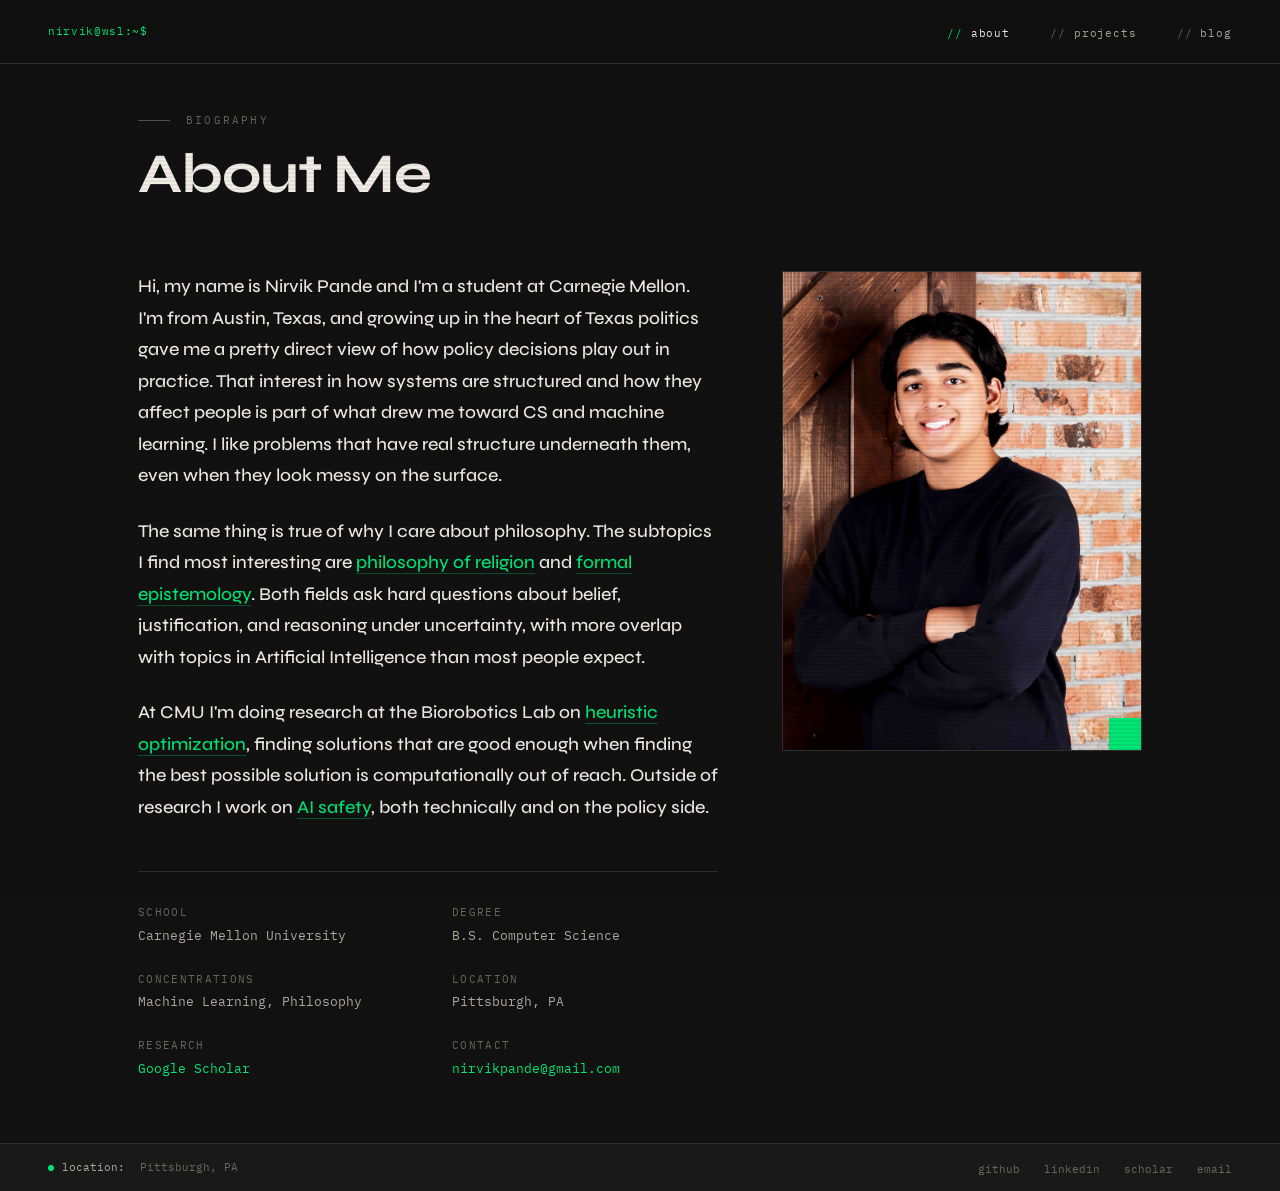
==== about.html @ 1d3c3a72 "adding messaging" ====
<!DOCTYPE html>
<html lang="en">
<head>
  <meta charset="UTF-8" />
  <meta name="viewport" content="width=device-width, initial-scale=1.0" />
  <title>About Me — Nirvik Pande</title>
  <meta name="description" content="About Nirvik Pande — CS student at Carnegie Mellon School of Computer Science." />
  <meta property="og:title" content="About Me — Nirvik Pande" />
  <meta property="og:type" content="website" />
  <link rel="preconnect" href="https://fonts.googleapis.com" />
  <link rel="preconnect" href="https://fonts.gstatic.com" crossorigin />
  <link href="https://fonts.googleapis.com/css2?family=IBM+Plex+Mono:wght@400;500&family=Syne:wght@500;700&display=swap" rel="stylesheet" />
  <style>
    *, *::before, *::after { box-sizing: border-box; margin: 0; padding: 0; }

    :root {
      --bg:       #111111; --bg-2: #191919; --bg-3: #222222;
      --border:   #2e2e2e; --border-hi: #555550;
      --text:     #f0ede6; --text-2: #aaa89f; --text-3: #666660;
      --accent:   #00e676;
      --mono: 'IBM Plex Mono', monospace;
      --sans: 'Syne', sans-serif;
      --sp-1:8px; --sp-2:16px; --sp-3:24px; --sp-4:32px;
      --sp-5:40px; --sp-6:48px; --sp-8:64px; --sp-10:80px;
      --text-xs:11px; --text-sm:13px; --text-base:16px;
    }

    html { scroll-behavior: smooth; }
    body {
      background: var(--bg); color: var(--text);
      font-family: var(--sans); font-size: var(--text-base);
      line-height: 1.6; min-height: 100vh; overflow-x: hidden;
      display: flex; flex-direction: column;
    }

    body::before {
      content: ''; position: fixed; inset: 0;
      background: repeating-linear-gradient(0deg, transparent, transparent 2px, rgba(0,0,0,0.06) 2px, rgba(0,0,0,0.06) 4px);
      pointer-events: none; z-index: 9999;
    }

    nav {
      position: fixed; top: 0; left: 0; right: 0; z-index: 100;
      display: flex; align-items: center; justify-content: space-between;
      padding: 0 var(--sp-6); background: rgba(17,17,17,0.9);
      backdrop-filter: blur(16px); border-bottom: 1px solid var(--border);
      height: var(--sp-8);
    }
    .nav-logo { font-family: var(--mono); font-size: var(--text-xs); color: var(--accent); letter-spacing: 0.06em; text-decoration: none; }
    .nav-links { display: flex; gap: var(--sp-5); list-style: none; }
    .nav-links a { font-family: var(--mono); font-size: var(--text-xs); color: var(--text-2); text-decoration: none; letter-spacing: 0.08em; transition: color 0.18s ease; }
    .nav-links a::before { content: '// '; color: var(--text-3); transition: color 0.18s ease; }
    .nav-links a:hover, .nav-links a.active { color: var(--text); }
    .nav-links a:hover::before, .nav-links a.active::before { color: var(--accent); }

    main {
      flex: 1;
      padding: calc(var(--sp-8) + var(--sp-6)) var(--sp-6) var(--sp-8);
      max-width: 1100px; width: 100%; margin: 0 auto;
    }

    .page-header { margin-bottom: var(--sp-8); }

    .page-label {
      font-family: var(--mono); font-size: var(--text-xs);
      color: var(--text-3); letter-spacing: 0.2em; text-transform: uppercase;
      display: flex; align-items: center; gap: var(--sp-2);
      margin-bottom: var(--sp-2);
      opacity: 0; transform: translateY(12px);
      transition: opacity 0.4s ease, transform 0.4s ease;
    }
    .page-label::before { content: ''; display: block; width: var(--sp-4); height: 1px; background: var(--border-hi); }
    .page-label.visible { opacity: 1; transform: translateY(0); }

    .page-title {
      font-family: var(--sans); font-size: clamp(36px, 5vw, 56px);
      font-weight: 700; line-height: 1.0; letter-spacing: -0.02em; color: var(--text);
      min-height: 1.1em;
    }

    .type-cursor {
      display: inline-block; width: 3px; height: 0.85em;
      background: var(--accent); vertical-align: middle;
      margin-left: 2px; animation: blink 1s step-end infinite;
    }

    .about-grid { display: grid; grid-template-columns: 1fr 360px; gap: var(--sp-8); align-items: start; }

    .bio-section {
      opacity: 0; transform: translateY(20px);
      transition: opacity 0.45s ease, transform 0.45s ease;
    }
    .bio-section.visible { opacity: 1; transform: translateY(0); }

    .bio-text { font-family: var(--sans); font-size: 18px; font-weight: 500; color: var(--text); line-height: 1.75; margin-bottom: var(--sp-6); }
    .bio-text p + p { margin-top: var(--sp-3); }
    .bio-text a { color: var(--accent); text-decoration: none; border-bottom: 1px solid rgba(0,230,118,0.3); transition: border-color 0.18s ease; }
    .bio-text a:hover { border-bottom-color: var(--accent); }

    .facts {
      border-top: 1px solid var(--border); padding-top: var(--sp-4);
      display: grid; grid-template-columns: 1fr 1fr; gap: var(--sp-3) var(--sp-6);
      opacity: 0; transform: translateY(20px);
      transition: opacity 0.45s ease, transform 0.45s ease;
    }
    .facts.visible { opacity: 1; transform: translateY(0); }

    .fact-item { display: flex; flex-direction: column; gap: 4px; }
    .fact-label { font-family: var(--mono); font-size: var(--text-xs); color: var(--text-3); letter-spacing: 0.12em; text-transform: uppercase; }
    .fact-value { font-family: var(--mono); font-size: var(--text-sm); color: var(--text-2); }
    .fact-value a { color: var(--accent); text-decoration: none; }
    .fact-value a:hover { text-decoration: underline; }

    .photo-section {
      opacity: 0; transform: translateY(20px);
      transition: opacity 0.45s ease, transform 0.45s ease;
    }
    .photo-section.visible { opacity: 1; transform: translateY(0); }

    .photo-wrap { position: relative; width: 100%; aspect-ratio: 3/4; overflow: hidden; border: 1px solid var(--border); }
    .photo-wrap img { width: 100%; height: 100%; object-fit: cover; object-position: center top; display: block; filter: grayscale(20%) contrast(1.05); }
    .photo-wrap::after { content: ''; position: absolute; bottom: 0; right: 0; width: var(--sp-4); height: var(--sp-4); background: var(--accent); }

    .bottom-bar {
      border-top: 1px solid var(--border); background: var(--bg-2);
      display: flex; align-items: center; justify-content: space-between;
      padding: 0 var(--sp-6); height: var(--sp-6); flex-shrink: 0;
    }
    .bottom-left { display: flex; align-items: center; gap: var(--sp-4); }
    .status-item { display: flex; align-items: center; gap: var(--sp-1); font-family: var(--mono); font-size: var(--text-xs); color: var(--text-3); white-space: nowrap; }
    .status-dot { width: 6px; height: 6px; border-radius: 50%; background: var(--accent); flex-shrink: 0; }
    .status-item .label { color: var(--text-2); }
    .bottom-right { display: flex; gap: var(--sp-3); list-style: none; }
    .bottom-right a { font-family: var(--mono); font-size: var(--text-xs); color: var(--text-3); text-decoration: none; transition: color 0.18s ease; }
    .bottom-right a:hover { color: var(--accent); }

    @keyframes blink { 50% { opacity: 0; } }

    @media (max-width: 800px) {
      nav { padding: 0 var(--sp-2); } .nav-links { gap: var(--sp-3); }
      main { padding: calc(var(--sp-8) + var(--sp-4)) var(--sp-3) var(--sp-6); }
      .about-grid { grid-template-columns: 1fr; }
      .photo-section { order: -1; } .photo-wrap { aspect-ratio: 4/3; }
      .facts { grid-template-columns: 1fr; }
      .bottom-bar { height: auto; flex-direction: column; align-items: flex-start; gap: var(--sp-2); padding: var(--sp-2) var(--sp-3); }
    }
  </style>
</head>
<body>

  <nav>
    <a href="index.html" class="nav-logo">nirvik@wsl:~$</a>
    <ul class="nav-links">
      <li><a href="about.html" class="active">about</a></li>
      <li><a href="projects.html">projects</a></li>
      <li><a href="blog.html">blog</a></li>
    </ul>
  </nav>

  <main>
    <div class="page-header">
      <p class="page-label" id="page-label">biography</p>
      <h1 class="page-title" id="page-title"><span class="type-cursor"></span></h1>
    </div>

    <div class="about-grid">
      <div class="bio-section" id="bio-section">
        <div class="bio-text">
          <p>Hi, my name is Nirvik Pande and I'm a student at Carnegie Mellon. I'm from Austin, Texas, and growing up in the heart of Texas politics gave me a pretty direct view of how policy decisions play out in practice. That interest in how systems are structured and how they affect people is part of what drew me toward CS and machine learning. I like problems that have real structure underneath them, even when they look messy on the surface.</p>
          <p>The same thing is true of why I care about philosophy. The subtopics I find most interesting are <a href="https://en.wikipedia.org/wiki/Philosophy_of_religion" target="_blank" rel="noopener">philosophy of religion</a> and <a href="https://en.wikipedia.org/wiki/Formal_epistemology" target="_blank" rel="noopener">formal epistemology</a>. Both fields ask hard questions about belief, justification, and reasoning under uncertainty, with more overlap with topics in Artificial Intelligence than most people expect.</p>
          <p>At CMU I'm doing research at the Biorobotics Lab on <a href="https://en.wikipedia.org/wiki/Heuristic_(computer_science)" target="_blank" rel="noopener">heuristic optimization</a>, finding solutions that are good enough when finding the best possible solution is computationally out of reach. Outside of research I work on <a href="https://en.wikipedia.org/wiki/AI_safety" target="_blank" rel="noopener">AI safety</a>, both technically and on the policy side.</p>
        </div>
        <div class="facts" id="facts">
          <div class="fact-item">
            <span class="fact-label">school</span>
            <span class="fact-value">Carnegie Mellon University</span>
          </div>
          <div class="fact-item">
            <span class="fact-label">degree</span>
            <span class="fact-value">B.S. Computer Science</span>
          </div>
          <div class="fact-item">
            <span class="fact-label">concentrations</span>
            <span class="fact-value">Machine Learning, Philosophy</span>
          </div>
          <div class="fact-item">
            <span class="fact-label">location</span>
            <span class="fact-value">Pittsburgh, PA</span>
          </div>
          <div class="fact-item">
            <span class="fact-label">research</span>
            <span class="fact-value"><a href="https://scholar.google.com/citations?user=csnn2EYAAAAJ&hl=en&oi=ao" target="_blank" rel="noopener">Google Scholar</a></span>
          </div>
          <div class="fact-item">
            <span class="fact-label">contact</span>
            <span class="fact-value"><a href="mailto:nirvikpande@gmail.com">nirvikpande@gmail.com</a></span>
          </div>
        </div>
      </div>

      <div class="photo-section" id="photo-section">
        <div class="photo-wrap">
          <img src="assets/photo.jpg" alt="Nirvik Pande" />
        </div>
      </div>
    </div>
  </main>

  <div class="bottom-bar">
    <div class="bottom-left">
      <div class="status-item">
        <div class="status-dot"></div>
        <span class="label">location:</span>&nbsp;Pittsburgh, PA
      </div>
    </div>
    <ul class="bottom-right">
      <li><a href="https://github.com/nirvik-pande" target="_blank" rel="noopener">github</a></li>
      <li><a href="https://www.linkedin.com/in/nirvikpande/" target="_blank" rel="noopener">linkedin</a></li>
      <li><a href="https://scholar.google.com/citations?user=csnn2EYAAAAJ&hl=en&oi=ao" target="_blank" rel="noopener">scholar</a></li>
      <li><a href="mailto:nirvikpande@gmail.com">email</a></li>
    </ul>
  </div>

  <script>
    const wait = ms => new Promise(r => setTimeout(r, ms));

    async function typeInto(el, text, speed = 55) {
      const cursor = el.querySelector('.type-cursor');
      for (let i = 0; i <= text.length; i++) {
        el.textContent = text.slice(0, i);
        el.appendChild(cursor);
        await wait(speed + Math.random() * 25);
      }
      cursor.remove();
    }

    async function runSequence() {
      await wait(120);
      document.getElementById('page-label').classList.add('visible');
      await wait(300);
      await typeInto(document.getElementById('page-title'), 'About Me');
      await wait(200);
      document.getElementById('bio-section').classList.add('visible');
      document.getElementById('photo-section').classList.add('visible');
      await wait(250);
      document.getElementById('facts').classList.add('visible');
    }

    runSequence();
  </script>
</body>
</html>
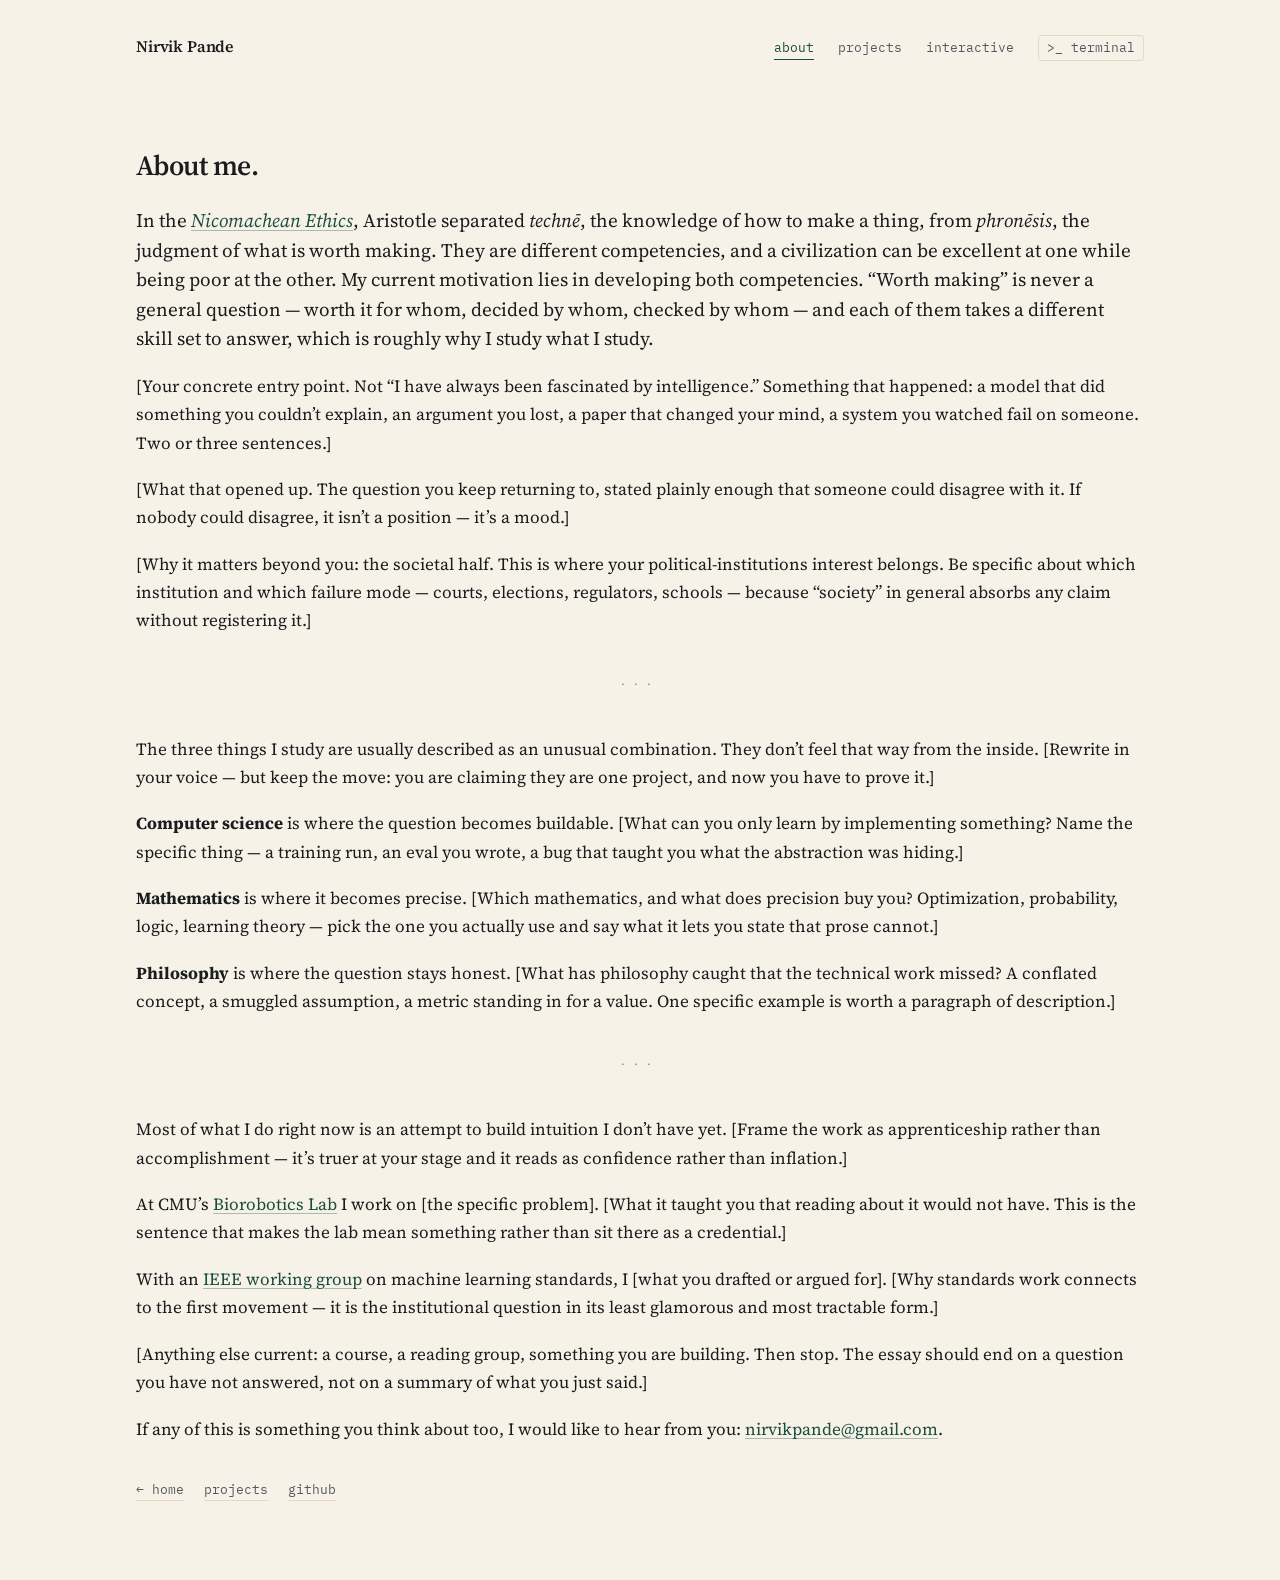
==== commit 84e9b813: "new style changes --> included terminal" ====
--- a/about.html
+++ b/about.html
@@ -1,252 +1,132 @@
 <!DOCTYPE html>
 <html lang="en">
 <head>
-  <meta charset="UTF-8" />
-  <meta name="viewport" content="width=device-width, initial-scale=1.0" />
-  <title>About Me — Nirvik Pande</title>
-  <meta name="description" content="About Nirvik Pande — CS student at Carnegie Mellon School of Computer Science." />
-  <meta property="og:title" content="About Me — Nirvik Pande" />
-  <meta property="og:type" content="website" />
-  <link rel="preconnect" href="https://fonts.googleapis.com" />
-  <link rel="preconnect" href="https://fonts.gstatic.com" crossorigin />
-  <link href="https://fonts.googleapis.com/css2?family=IBM+Plex+Mono:wght@400;500&family=Syne:wght@500;700&display=swap" rel="stylesheet" />
-  <style>
-    *, *::before, *::after { box-sizing: border-box; margin: 0; padding: 0; }
+<meta charset="utf-8">
+<meta name="viewport" content="width=device-width, initial-scale=1">
+<title>About — Nirvik Pande</title>
+<meta name="description" content="Why I work on AI safety, and what computer science, mathematics, and philosophy each contribute to the question.">
+<meta name="theme-color" content="#F7F2E8">
 
-    :root {
-      --bg:       #111111; --bg-2: #191919; --bg-3: #222222;
-      --border:   #2e2e2e; --border-hi: #555550;
-      --text:     #f0ede6; --text-2: #aaa89f; --text-3: #666660;
-      --accent:   #00e676;
-      --mono: 'IBM Plex Mono', monospace;
-      --sans: 'Syne', sans-serif;
-      --sp-1:8px; --sp-2:16px; --sp-3:24px; --sp-4:32px;
-      --sp-5:40px; --sp-6:48px; --sp-8:64px; --sp-10:80px;
-      --text-xs:11px; --text-sm:13px; --text-base:16px;
-    }
-
-    html { scroll-behavior: smooth; }
-    body {
-      background: var(--bg); color: var(--text);
-      font-family: var(--sans); font-size: var(--text-base);
-      line-height: 1.6; min-height: 100vh; overflow-x: hidden;
-      display: flex; flex-direction: column;
-    }
-
-    body::before {
-      content: ''; position: fixed; inset: 0;
-      background: repeating-linear-gradient(0deg, transparent, transparent 2px, rgba(0,0,0,0.06) 2px, rgba(0,0,0,0.06) 4px);
-      pointer-events: none; z-index: 9999;
-    }
-
-    nav {
-      position: fixed; top: 0; left: 0; right: 0; z-index: 100;
-      display: flex; align-items: center; justify-content: space-between;
-      padding: 0 var(--sp-6); background: rgba(17,17,17,0.9);
-      backdrop-filter: blur(16px); border-bottom: 1px solid var(--border);
-      height: var(--sp-8);
-    }
-    .nav-logo { font-family: var(--mono); font-size: var(--text-xs); color: var(--accent); letter-spacing: 0.06em; text-decoration: none; }
-    .nav-links { display: flex; gap: var(--sp-5); list-style: none; }
-    .nav-links a { font-family: var(--mono); font-size: var(--text-xs); color: var(--text-2); text-decoration: none; letter-spacing: 0.08em; transition: color 0.18s ease; }
-    .nav-links a::before { content: '// '; color: var(--text-3); transition: color 0.18s ease; }
-    .nav-links a:hover, .nav-links a.active { color: var(--text); }
-    .nav-links a:hover::before, .nav-links a.active::before { color: var(--accent); }
-
-    main {
-      flex: 1;
-      padding: calc(var(--sp-8) + var(--sp-6)) var(--sp-6) var(--sp-8);
-      max-width: 1100px; width: 100%; margin: 0 auto;
-    }
-
-    .page-header { margin-bottom: var(--sp-8); }
-
-    .page-label {
-      font-family: var(--mono); font-size: var(--text-xs);
-      color: var(--text-3); letter-spacing: 0.2em; text-transform: uppercase;
-      display: flex; align-items: center; gap: var(--sp-2);
-      margin-bottom: var(--sp-2);
-      opacity: 0; transform: translateY(12px);
-      transition: opacity 0.4s ease, transform 0.4s ease;
-    }
-    .page-label::before { content: ''; display: block; width: var(--sp-4); height: 1px; background: var(--border-hi); }
-    .page-label.visible { opacity: 1; transform: translateY(0); }
-
-    .page-title {
-      font-family: var(--sans); font-size: clamp(36px, 5vw, 56px);
-      font-weight: 700; line-height: 1.0; letter-spacing: -0.02em; color: var(--text);
-      min-height: 1.1em;
-    }
-
-    .type-cursor {
-      display: inline-block; width: 3px; height: 0.85em;
-      background: var(--accent); vertical-align: middle;
-      margin-left: 2px; animation: blink 1s step-end infinite;
-    }
-
-    .about-grid { display: grid; grid-template-columns: 1fr 360px; gap: var(--sp-8); align-items: start; }
-
-    .bio-section {
-      opacity: 0; transform: translateY(20px);
-      transition: opacity 0.45s ease, transform 0.45s ease;
-    }
-    .bio-section.visible { opacity: 1; transform: translateY(0); }
-
-    .bio-text { font-family: var(--sans); font-size: 18px; font-weight: 500; color: var(--text); line-height: 1.75; margin-bottom: var(--sp-6); }
-    .bio-text p + p { margin-top: var(--sp-3); }
-    .bio-text a { color: var(--accent); text-decoration: none; border-bottom: 1px solid rgba(0,230,118,0.3); transition: border-color 0.18s ease; }
-    .bio-text a:hover { border-bottom-color: var(--accent); }
-
-    .facts {
-      border-top: 1px solid var(--border); padding-top: var(--sp-4);
-      display: grid; grid-template-columns: 1fr 1fr; gap: var(--sp-3) var(--sp-6);
-      opacity: 0; transform: translateY(20px);
-      transition: opacity 0.45s ease, transform 0.45s ease;
-    }
-    .facts.visible { opacity: 1; transform: translateY(0); }
-
-    .fact-item { display: flex; flex-direction: column; gap: 4px; }
-    .fact-label { font-family: var(--mono); font-size: var(--text-xs); color: var(--text-3); letter-spacing: 0.12em; text-transform: uppercase; }
-    .fact-value { font-family: var(--mono); font-size: var(--text-sm); color: var(--text-2); }
-    .fact-value a { color: var(--accent); text-decoration: none; }
-    .fact-value a:hover { text-decoration: underline; }
-
-    .photo-section {
-      opacity: 0; transform: translateY(20px);
-      transition: opacity 0.45s ease, transform 0.45s ease;
-    }
-    .photo-section.visible { opacity: 1; transform: translateY(0); }
-
-    .photo-wrap { position: relative; width: 100%; aspect-ratio: 3/4; overflow: hidden; border: 1px solid var(--border); }
-    .photo-wrap img { width: 100%; height: 100%; object-fit: cover; object-position: center top; display: block; filter: grayscale(20%) contrast(1.05); }
-    .photo-wrap::after { content: ''; position: absolute; bottom: 0; right: 0; width: var(--sp-4); height: var(--sp-4); background: var(--accent); }
-
-    .bottom-bar {
-      border-top: 1px solid var(--border); background: var(--bg-2);
-      display: flex; align-items: center; justify-content: space-between;
-      padding: 0 var(--sp-6); height: var(--sp-6); flex-shrink: 0;
-    }
-    .bottom-left { display: flex; align-items: center; gap: var(--sp-4); }
-    .status-item { display: flex; align-items: center; gap: var(--sp-1); font-family: var(--mono); font-size: var(--text-xs); color: var(--text-3); white-space: nowrap; }
-    .status-dot { width: 6px; height: 6px; border-radius: 50%; background: var(--accent); flex-shrink: 0; }
-    .status-item .label { color: var(--text-2); }
-    .bottom-right { display: flex; gap: var(--sp-3); list-style: none; }
-    .bottom-right a { font-family: var(--mono); font-size: var(--text-xs); color: var(--text-3); text-decoration: none; transition: color 0.18s ease; }
-    .bottom-right a:hover { color: var(--accent); }
-
-    @keyframes blink { 50% { opacity: 0; } }
-
-    @media (max-width: 800px) {
-      nav { padding: 0 var(--sp-2); } .nav-links { gap: var(--sp-3); }
-      main { padding: calc(var(--sp-8) + var(--sp-4)) var(--sp-3) var(--sp-6); }
-      .about-grid { grid-template-columns: 1fr; }
-      .photo-section { order: -1; } .photo-wrap { aspect-ratio: 4/3; }
-      .facts { grid-template-columns: 1fr; }
-      .bottom-bar { height: auto; flex-direction: column; align-items: flex-start; gap: var(--sp-2); padding: var(--sp-2) var(--sp-3); }
-    }
-  </style>
+<link rel="preconnect" href="https://fonts.googleapis.com">
+<link rel="preconnect" href="https://fonts.gstatic.com" crossorigin>
+<link href="https://fonts.googleapis.com/css2?family=IBM+Plex+Mono:wght@400;500&family=Source+Serif+4:opsz,wght@8..60,400;8..60,600&display=swap" rel="stylesheet">
+<link rel="stylesheet" href="style.css?v=8">
 </head>
 <body>
 
-  <nav>
-    <a href="index.html" class="nav-logo">nirvik@wsl:~$</a>
-    <ul class="nav-links">
-      <li><a href="about.html" class="active">about</a></li>
+<header class="site-header">
+  <p class="wordmark"><a href="index.html">Nirvik Pande</a></p>
+  <nav aria-label="Primary">
+    <ul>
+      <li><a href="about.html" aria-current="page">about</a></li>
       <li><a href="projects.html">projects</a></li>
-      <li><a href="blog.html">blog</a></li>
+      <li><a href="interactive.html">interactive</a></li>
     </ul>
   </nav>
+</header>
 
-  <main>
-    <div class="page-header">
-      <p class="page-label" id="page-label">biography</p>
-      <h1 class="page-title" id="page-title"><span class="type-cursor"></span></h1>
-    </div>
+<main class="shell shell-wide">
 
-    <div class="about-grid">
-      <div class="bio-section" id="bio-section">
-        <div class="bio-text">
-          <p>Hi, my name is Nirvik Pande and I'm a student at Carnegie Mellon. I'm from Austin, Texas, and growing up in the heart of Texas politics gave me a pretty direct view of how policy decisions play out in practice. That interest in how systems are structured and how they affect people is part of what drew me toward CS and machine learning. I like problems that have real structure underneath them, even when they look messy on the surface.</p>
-          <p>The same thing is true of why I care about philosophy. The subtopics I find most interesting are <a href="https://en.wikipedia.org/wiki/Philosophy_of_religion" target="_blank" rel="noopener">philosophy of religion</a> and <a href="https://en.wikipedia.org/wiki/Formal_epistemology" target="_blank" rel="noopener">formal epistemology</a>. Both fields ask hard questions about belief, justification, and reasoning under uncertainty, with more overlap with topics in Artificial Intelligence than most people expect.</p>
-          <p>At CMU I'm doing research at the Biorobotics Lab on <a href="https://en.wikipedia.org/wiki/Heuristic_(computer_science)" target="_blank" rel="noopener">heuristic optimization</a>, finding solutions that are good enough when finding the best possible solution is computationally out of reach. Outside of research I work on <a href="https://en.wikipedia.org/wiki/AI_safety" target="_blank" rel="noopener">AI safety</a>, both technically and on the policy side.</p>
-        </div>
-        <div class="facts" id="facts">
-          <div class="fact-item">
-            <span class="fact-label">school</span>
-            <span class="fact-value">Carnegie Mellon University</span>
-          </div>
-          <div class="fact-item">
-            <span class="fact-label">degree</span>
-            <span class="fact-value">B.S. Computer Science</span>
-          </div>
-          <div class="fact-item">
-            <span class="fact-label">concentrations</span>
-            <span class="fact-value">Machine Learning, Philosophy</span>
-          </div>
-          <div class="fact-item">
-            <span class="fact-label">location</span>
-            <span class="fact-value">Pittsburgh, PA</span>
-          </div>
-          <div class="fact-item">
-            <span class="fact-label">research</span>
-            <span class="fact-value"><a href="https://scholar.google.com/citations?user=csnn2EYAAAAJ&hl=en&oi=ao" target="_blank" rel="noopener">Google Scholar</a></span>
-          </div>
-          <div class="fact-item">
-            <span class="fact-label">contact</span>
-            <span class="fact-value"><a href="mailto:nirvikpande@gmail.com">nirvikpande@gmail.com</a></span>
-          </div>
-        </div>
-      </div>
+  <div class="prose essay">
 
-      <div class="photo-section" id="photo-section">
-        <div class="photo-wrap">
-          <img src="assets/photo.jpg" alt="Nirvik Pande" />
-        </div>
-      </div>
-    </div>
-  </main>
+    <h1 class="sub">About me.</h1>
 
-  <div class="bottom-bar">
-    <div class="bottom-left">
-      <div class="status-item">
-        <div class="status-dot"></div>
-        <span class="label">location:</span>&nbsp;Pittsburgh, PA
-      </div>
-    </div>
-    <ul class="bottom-right">
-      <li><a href="https://github.com/nirvik-pande" target="_blank" rel="noopener">github</a></li>
-      <li><a href="https://www.linkedin.com/in/nirvikpande/" target="_blank" rel="noopener">linkedin</a></li>
-      <li><a href="https://scholar.google.com/citations?user=csnn2EYAAAAJ&hl=en&oi=ao" target="_blank" rel="noopener">scholar</a></li>
-      <li><a href="mailto:nirvikpande@gmail.com">email</a></li>
+    <p class="lede">In the <a href="https://en.wikipedia.org/wiki/Nicomachean_Ethics"><em>Nicomachean
+    Ethics</em></a>, Aristotle separated <em>techn&#275;</em>, the knowledge of
+    how to make a thing, from <em>phron&#275;sis</em>, the judgment of what is
+    worth making. They are different competencies, and a civilization can be
+    excellent at one while being poor at the other. My current motivation lies in developing both competencies.
+    &ldquo;Worth making&rdquo; is never a general question &mdash; worth it for
+    whom, decided by whom, checked by whom &mdash; and each of them takes a different 
+    skill set to answer, which is roughly why I study what I study.</p>
+
+    <p>[Your concrete entry point. Not &ldquo;I have always been fascinated
+    by intelligence.&rdquo; Something that happened: a model that did
+    something you couldn&rsquo;t explain, an argument you lost, a paper that
+    changed your mind, a system you watched fail on someone. Two or three
+    sentences.]</p>
+
+    <p>[What that opened up. The question you keep returning to, stated
+    plainly enough that someone could disagree with it. If nobody could
+    disagree, it isn&rsquo;t a position &mdash; it&rsquo;s a mood.]</p>
+
+    <p>[Why it matters beyond you: the societal half. This is where your
+    political-institutions interest belongs. Be specific about which
+    institution and which failure mode &mdash; courts, elections, regulators,
+    schools &mdash; because &ldquo;society&rdquo; in general absorbs any
+    claim without registering it.]</p>
+
+    <p class="turn" aria-hidden="true">&middot;&middot;&middot;</p>
+
+    <!-- ============================================================
+         MOVEMENT 2 — the three disciplines as one project.
+         The essay's hinge. Each field answers a different part of the
+         same question. Say what each one can do that the others cannot.
+         ============================================================ -->
+
+    <p>The three things I study are usually described as an unusual
+    combination. They don&rsquo;t feel that way from the inside. [Rewrite in
+    your voice &mdash; but keep the move: you are claiming they are one
+    project, and now you have to prove it.]</p>
+
+    <p><strong>Computer science</strong> is where the question becomes
+    buildable. [What can you only learn by implementing something? Name the
+    specific thing &mdash; a training run, an eval you wrote, a bug that
+    taught you what the abstraction was hiding.]</p>
+
+    <p><strong>Mathematics</strong> is where it becomes precise. [Which
+    mathematics, and what does precision buy you? Optimization, probability,
+    logic, learning theory &mdash; pick the one you actually use and say what
+    it lets you state that prose cannot.]</p>
+
+    <p><strong>Philosophy</strong> is where the question stays honest.
+    [What has philosophy caught that the technical work missed? A conflated
+    concept, a smuggled assumption, a metric standing in for a value. One
+    specific example is worth a paragraph of description.]</p>
+
+    <p class="turn" aria-hidden="true">&middot;&middot;&middot;</p>
+
+    <!-- ============================================================
+         MOVEMENT 3 — current work as intuition-building.
+         The grounding. Every claim here gets a link. This is the part
+         a skeptical reader checks.
+         ============================================================ -->
+
+    <p>Most of what I do right now is an attempt to build intuition I
+    don&rsquo;t have yet. [Frame the work as apprenticeship rather than
+    accomplishment &mdash; it&rsquo;s truer at your stage and it reads as
+    confidence rather than inflation.]</p>
+
+    <p>At CMU&rsquo;s <a href="https://biorobotics.ri.cmu.edu/">Biorobotics
+    Lab</a> I work on [the specific problem]. [What it taught you that reading
+    about it would not have. This is the sentence that makes the lab mean
+    something rather than sit there as a credential.]</p>
+
+    <p>With an <a href="#">IEEE working group</a> on machine learning
+    standards, I [what you drafted or argued for]. [Why standards work
+    connects to the first movement &mdash; it is the institutional question
+    in its least glamorous and most tractable form.]</p>
+
+    <p>[Anything else current: a course, a reading group, something you are
+    building. Then stop. The essay should end on a question you have not
+    answered, not on a summary of what you just said.]</p>
+
+    <p class="spaced">If any of this is something you think about too, I
+    would like to hear from you:
+    <a href="mailto:nirvikpande@gmail.com">nirvikpande@gmail.com</a>.</p>
+
+    <ul class="links">
+      <li><a href="index.html">&larr; home</a></li>
+      <li><a href="projects.html">projects</a></li>
+      <li><a href="https://github.com/nirvik-pande">github</a></li>
     </ul>
+
   </div>
 
-  <script>
-    const wait = ms => new Promise(r => setTimeout(r, ms));
+  <div id="terminal-mount"></div>
 
-    async function typeInto(el, text, speed = 55) {
-      const cursor = el.querySelector('.type-cursor');
-      for (let i = 0; i <= text.length; i++) {
-        el.textContent = text.slice(0, i);
-        el.appendChild(cursor);
-        await wait(speed + Math.random() * 25);
-      }
-      cursor.remove();
-    }
+</main>
 
-    async function runSequence() {
-      await wait(120);
-      document.getElementById('page-label').classList.add('visible');
-      await wait(300);
-      await typeInto(document.getElementById('page-title'), 'About Me');
-      await wait(200);
-      document.getElementById('bio-section').classList.add('visible');
-      document.getElementById('photo-section').classList.add('visible');
-      await wait(250);
-      document.getElementById('facts').classList.add('visible');
-    }
-
-    runSequence();
-  </script>
+<script src="terminal.js?v=8"></script>
 </body>
 </html>
--- a/style.css
+++ b/style.css
@@ -0,0 +1,428 @@
+/* ============================================================
+   style.css
+   Warm off-white, serif text, one dark terminal panel.
+   ============================================================ */
+
+:root {
+  --paper:       #F7F2E8;
+  --paper-sunk:  #EFE7D8;
+  --ink:         #1A1C1E;
+  --ink-mid:     #55595E;
+  --ink-soft:    #8A857C;
+  --rule:        #E2D9C8;
+  --accent:      #1B4D3E;
+  --accent-wash: #E7EFE9;
+
+  --term-bg:     #1C2320;
+  --term-fg:     #E6E2D8;
+  --term-dim:    #8D9691;
+  --term-prompt: #7FB79E;
+  --term-warn:   #D2A05C;
+
+  --serif: "Source Serif 4", Charter, Georgia, "Times New Roman", serif;
+  --mono:  "IBM Plex Mono", ui-monospace, SFMono-Regular, Menlo, monospace;
+
+  --shell: 66rem;   /* full page width */
+  --prose: 33rem;        /* measure when the terminal is open */
+  --prose-wide: 44rem;   /* measure when it is closed */
+  --side:  29rem;   /* terminal column */
+}
+
+*, *::before, *::after { box-sizing: border-box; }
+
+html { -webkit-text-size-adjust: 100%; }
+
+body {
+  margin: 0;
+  background: var(--paper);
+  color: var(--ink);
+  font-family: var(--serif);
+  font-size: 1.0625rem;
+  line-height: 1.66;
+  text-rendering: optimizeLegibility;
+  -webkit-font-smoothing: antialiased;
+}
+
+::selection { background: var(--accent-wash); color: var(--accent); }
+
+:focus-visible {
+  outline: 2px solid var(--accent);
+  outline-offset: 3px;
+  border-radius: 2px;
+}
+
+/* ============================================================
+   header
+   ============================================================ */
+
+.site-header {
+  max-width: var(--shell);
+  margin: 0 auto;
+  padding: 2rem 1.5rem;
+  display: flex;
+  flex-wrap: wrap;
+  align-items: baseline;
+  justify-content: space-between;
+  gap: 0.75rem 2rem;
+}
+
+.wordmark {
+  margin: 0;
+  font-size: 1rem;
+  font-weight: 600;
+  letter-spacing: -0.01em;
+}
+
+.wordmark a { color: var(--ink); text-decoration: none; }
+.wordmark a:hover { color: var(--accent); }
+
+.site-header nav ul {
+  display: flex;
+  gap: 1.5rem;
+  list-style: none;
+  margin: 0;
+  padding: 0;
+}
+
+.site-header nav a {
+  font-family: var(--mono);
+  font-size: 0.8125rem;
+  color: var(--ink-mid);
+  text-decoration: none;
+  padding-bottom: 3px;
+  border-bottom: 1px solid transparent;
+  transition: color 0.16s ease, border-color 0.16s ease;
+}
+
+.site-header nav a:hover,
+.site-header nav a[aria-current="page"] {
+  color: var(--accent);
+  border-bottom-color: var(--accent);
+}
+
+/* toggle */
+
+.term-toggle {
+  font-family: var(--mono);
+  font-size: 0.8125rem;
+  color: var(--ink-mid);
+  background: none;
+  border: 1px solid var(--rule);
+  border-radius: 3px;
+  padding: 0.15rem 0.5rem;
+  cursor: pointer;
+  line-height: 1.5;
+  transition: color 0.16s ease, border-color 0.16s ease, background 0.16s ease;
+}
+
+.term-toggle:hover {
+  color: var(--accent);
+  border-color: var(--accent);
+}
+
+.term-toggle[aria-expanded="true"] {
+  color: var(--accent);
+  border-color: var(--accent);
+  background: var(--accent-wash);
+}
+
+/* ============================================================
+   home layout — intro left, terminal right
+   ============================================================ */
+
+.shell {
+  max-width: var(--shell);
+  margin: 0 auto;
+  padding: 3.5rem 1.5rem 5rem;
+  display: grid;
+  grid-template-columns: minmax(0, 1fr);
+  gap: 3.5rem;
+  align-items: start;
+}
+
+/* Opening the terminal carves a column out of the right side.
+   The container never changes width, so the left edge of the
+   text never moves. */
+body.term-open .shell {
+  grid-template-columns: minmax(0, 1fr) var(--side);
+}
+
+#terminal-mount { display: none; }
+body.term-open #terminal-mount { display: block; }
+
+body.term-open .term {
+  animation: term-in 0.22s ease-out both;
+}
+
+@keyframes term-in {
+  from { opacity: 0; transform: translateY(-6px); }
+  to   { opacity: 1; transform: none; }
+}
+
+/* Closed: the text runs wider. Open: it tightens to make room. */
+.shell .prose,
+.shell .intro { max-width: var(--prose-wide); }
+
+body.term-open .shell .prose,
+body.term-open .shell .intro { max-width: var(--prose); }
+
+/* about.html: no measure cap, so the text fills the container and its
+   right edge lands under the right edge of the header nav. .shell and
+   .site-header share --shell and the same 1.5rem padding — that is what
+   makes them line up, so change both or neither.
+   These rules must stay AFTER the two above: same specificity would let
+   source order decide, so .shell.shell-wide adds a class to win outright. */
+.shell.shell-wide .prose,
+body.term-open .shell.shell-wide .prose { max-width: none; }
+
+.intro h1 {
+  font-size: 2.5rem;
+  font-weight: 600;
+  line-height: 1.08;
+  letter-spacing: -0.025em;
+  margin: 0 0 0.5rem;
+}
+
+.intro .school {
+  font-family: var(--mono);
+  font-size: 0.8125rem;
+  color: var(--ink-soft);
+  letter-spacing: 0.02em;
+  margin: 0 0 1.75rem;
+}
+
+.intro .motto {
+  font-size: 1rem;
+  font-style: italic;
+  color: var(--ink-mid);
+  margin: 0 0 1.75rem;
+}
+
+.intro .motto cite {
+  font-family: var(--mono);
+  font-size: 0.75rem;
+  font-style: normal;
+  letter-spacing: 0.02em;
+  color: var(--ink-soft);
+  margin-left: 0.5rem;
+}
+
+.intro p { margin: 0 0 1.15rem; }
+
+@media (max-width: 62rem) {
+  body.term-open .shell {
+    grid-template-columns: minmax(0, 1fr);
+  }
+  .shell .prose, .shell .intro,
+  body.term-open .shell .prose,
+  body.term-open .shell .intro { max-width: none; }
+  .shell { gap: 2.5rem; padding-top: 2.5rem; }
+  .intro h1 { font-size: 2rem; }
+}
+
+/* ============================================================
+   links
+   ============================================================ */
+
+a {
+  color: var(--accent);
+  text-decoration: underline;
+  text-decoration-thickness: 1px;
+  text-underline-offset: 0.16em;
+  text-decoration-color: color-mix(in srgb, var(--accent) 34%, transparent);
+  transition: text-decoration-color 0.16s ease;
+}
+
+a:hover { text-decoration-color: var(--accent); }
+
+.links {
+  display: flex;
+  flex-wrap: wrap;
+  gap: 0.4rem 1.25rem;
+  list-style: none;
+  margin: 2.25rem 0 0;
+  padding: 0;
+  font-family: var(--mono);
+  font-size: 0.8125rem;
+}
+
+.links a {
+  color: var(--ink-mid);
+  text-decoration: none;
+  padding-bottom: 2px;
+  border-bottom: 1px solid var(--rule);
+  transition: color 0.16s ease, border-color 0.16s ease;
+}
+
+.links a:hover { color: var(--accent); border-bottom-color: var(--accent); }
+
+/* ============================================================
+   terminal
+   ============================================================ */
+
+.term {
+  background: var(--term-bg);
+  border-radius: 6px;
+  overflow: hidden;
+  font-family: var(--mono);
+  font-size: 0.8125rem;
+  line-height: 1.7;
+  box-shadow: 0 1px 2px rgba(26, 28, 30, 0.06),
+              0 8px 24px -12px rgba(26, 28, 30, 0.28);
+}
+
+.term-bar {
+  padding: 0.55rem 0.9rem;
+  background: rgba(255, 255, 255, 0.04);
+  border-bottom: 1px solid rgba(255, 255, 255, 0.07);
+  color: var(--term-dim);
+  font-size: 0.75rem;
+  letter-spacing: 0.02em;
+}
+
+.term-body {
+  padding: 0.9rem;
+  height: 19rem;
+  overflow-y: auto;
+  color: var(--term-fg);
+  cursor: text;
+  scrollbar-width: thin;
+  scrollbar-color: #3A423E transparent;
+}
+
+.term-body::-webkit-scrollbar { width: 8px; }
+.term-body::-webkit-scrollbar-thumb {
+  background: #3A423E;
+  border-radius: 4px;
+}
+
+.term-line { white-space: pre-wrap; word-break: break-word; margin: 0; }
+.term-dim  { color: var(--term-dim); }
+.term-warn { color: var(--term-warn); }
+.term-ok   { color: var(--term-prompt); }
+
+.term-body a { color: var(--term-prompt); text-decoration-color: currentColor; }
+
+/* input row */
+.term-row { display: flex; align-items: baseline; gap: 0.5rem; }
+
+.term-prompt {
+  color: var(--term-prompt);
+  flex: none;
+  user-select: none;
+}
+
+.term-input {
+  flex: 1 1 auto;
+  min-width: 0;
+  background: none;
+  border: 0;
+  padding: 0;
+  color: var(--term-fg);
+  font: inherit;
+  caret-color: var(--term-prompt);
+}
+
+.term-input:focus { outline: none; }
+
+.term-hint {
+  margin: 0.75rem 0 0;
+  font-family: var(--mono);
+  font-size: 0.75rem;
+  color: var(--ink-soft);
+}
+
+/* ============================================================
+   essay
+   ============================================================ */
+
+.epigraph {
+  margin: 0 0 3rem;
+  padding-left: 1.15rem;
+  border-left: 2px solid var(--rule);
+  color: var(--ink-mid);
+}
+
+.epigraph p {
+  margin: 0 0 0.5rem;
+  font-size: 1.0625rem;
+  font-style: italic;
+  line-height: 1.55;
+}
+
+.epigraph cite {
+  display: block;
+  font-family: var(--mono);
+  font-size: 0.75rem;
+  font-style: normal;
+  letter-spacing: 0.02em;
+  color: var(--ink-soft);
+}
+
+.essay p { margin: 0 0 1.3rem; }
+
+.essay .lede {
+  font-size: 1.1875rem;
+  line-height: 1.55;
+}
+
+/* Section break: three marks, no heading. Keeps the essay reading as
+   one argument instead of four labelled boxes. */
+.essay .turn {
+  margin: 2.5rem 0;
+  text-align: center;
+  color: var(--ink-soft);
+  letter-spacing: 0.75em;
+  font-size: 0.75rem;
+  user-select: none;
+}
+
+/* ============================================================
+   typed headline
+   ============================================================ */
+
+.caret {
+  display: inline-block;
+  width: 0.56em;
+  margin-left: 0.06em;
+  border-bottom: 0.09em solid var(--accent);
+  animation: blink 1.05s steps(1) infinite;
+  vertical-align: baseline;
+}
+
+@keyframes blink { 50% { opacity: 0; } }
+
+/* ============================================================
+   inner pages
+   ============================================================ */
+
+.prose h1.sub {
+  font-size: 1.75rem;
+  font-weight: 600;
+  letter-spacing: -0.02em;
+  line-height: 1.2;
+  margin: 0 0 1.5rem;
+}
+
+.prose h2 {
+  font-family: var(--mono);
+  font-size: 0.75rem;
+  font-weight: 500;
+  letter-spacing: 0.09em;
+  text-transform: uppercase;
+  color: var(--ink-soft);
+  margin: 2.75rem 0 0.75rem;
+}
+
+.prose p { margin: 0 0 1.15rem; }
+
+.spaced { margin-top: 2.25rem; }
+
+@media (prefers-reduced-motion: reduce) {
+  .caret { animation: none; }
+  body.term-open .term { animation: none; }
+  *, *::before, *::after {
+    transition-duration: 0.01ms !important;
+    animation-duration: 0.01ms !important;
+  }
+}
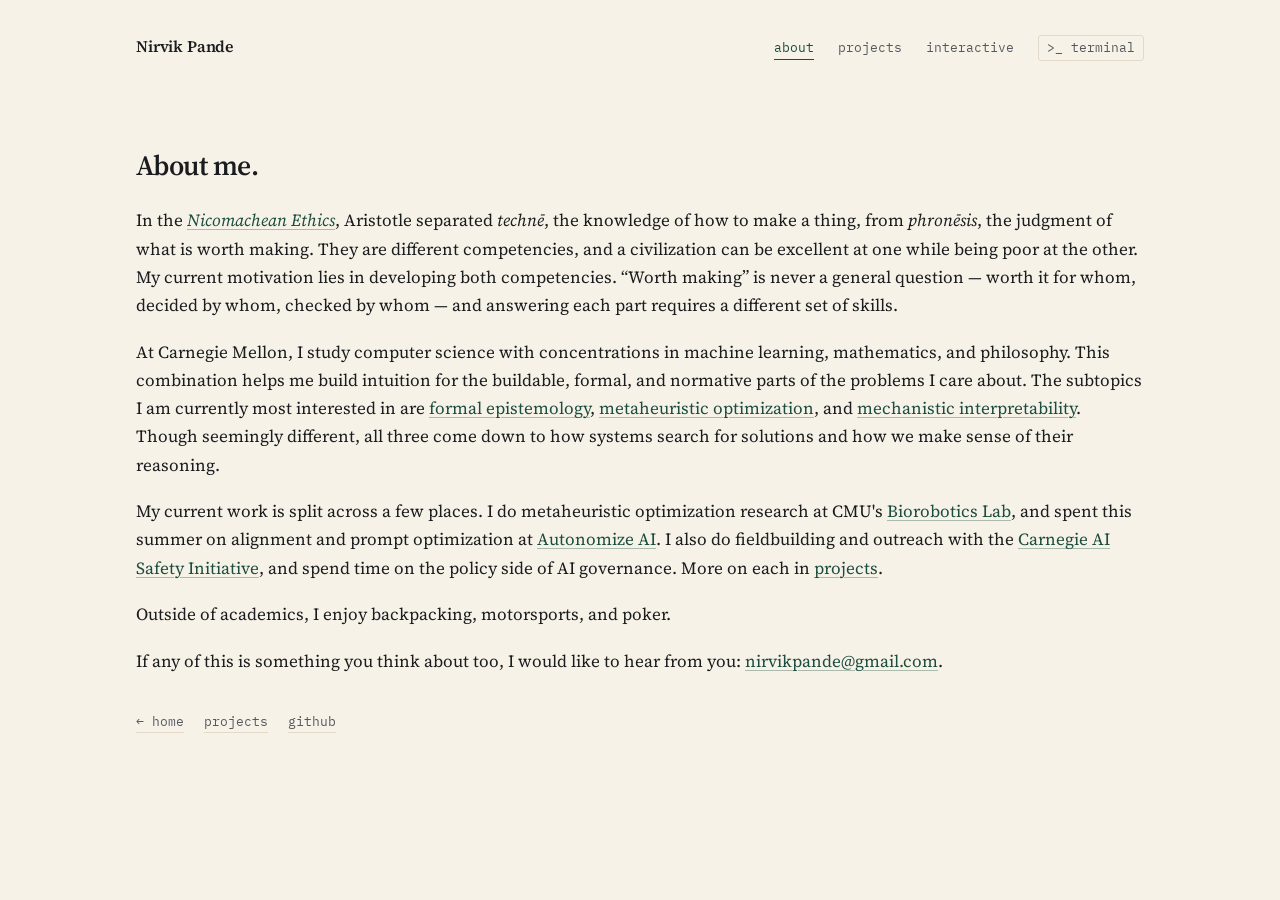
==== commit 1e908b52: "TEXT EDIT: about me changes" ====
--- a/about.html
+++ b/about.html
@@ -31,85 +31,29 @@
 
     <h1 class="sub">About me.</h1>
 
-    <p class="lede">In the <a href="https://en.wikipedia.org/wiki/Nicomachean_Ethics"><em>Nicomachean
+    <p>In the <a href="https://en.wikipedia.org/wiki/Nicomachean_Ethics"><em>Nicomachean
     Ethics</em></a>, Aristotle separated <em>techn&#275;</em>, the knowledge of
     how to make a thing, from <em>phron&#275;sis</em>, the judgment of what is
     worth making. They are different competencies, and a civilization can be
     excellent at one while being poor at the other. My current motivation lies in developing both competencies.
     &ldquo;Worth making&rdquo; is never a general question &mdash; worth it for
-    whom, decided by whom, checked by whom &mdash; and each of them takes a different 
-    skill set to answer, which is roughly why I study what I study.</p>
+    whom, decided by whom, checked by whom &mdash; and answering each part requires a different 
+    set of skills.</p>
 
-    <p>[Your concrete entry point. Not &ldquo;I have always been fascinated
-    by intelligence.&rdquo; Something that happened: a model that did
-    something you couldn&rsquo;t explain, an argument you lost, a paper that
-    changed your mind, a system you watched fail on someone. Two or three
-    sentences.]</p>
+    <p>At Carnegie Mellon, I study computer science with concentrations in machine learning, mathematics, and philosophy. 
+    This combination helps me build intuition for the buildable, formal, and normative parts of the problems I care about. 
+    The subtopics I am currently most interested in are <a href="https://plato.stanford.edu/entries/formal-epistemology/">formal epistemology</a>, <a href="https://en.wikipedia.org/wiki/Metaheuristic">metaheuristic
+    optimization</a>, and <a href="https://www.transformer-circuits.pub/2022/mech-interp-essay">mechanistic interpretability</a>. 
+    Though seemingly different, all three come down to how systems search for solutions and how we make sense of their reasoning.</p>
 
-    <p>[What that opened up. The question you keep returning to, stated
-    plainly enough that someone could disagree with it. If nobody could
-    disagree, it isn&rsquo;t a position &mdash; it&rsquo;s a mood.]</p>
+    <p>My current work is split across a few places. I do metaheuristic optimization research at CMU's
+    <a href="https://biorobotics.ri.cmu.edu/">Biorobotics Lab</a>, and spent this summer on
+    alignment and prompt optimization at <a href="https://autonomize.ai/">Autonomize AI</a>.
+    I also do fieldbuilding and outreach with the <a href="https://cmuaisafety.com/">Carnegie
+    AI Safety Initiative</a>, and spend time on the policy side of AI governance. More on each
+    in <a href="/projects.html">projects</a>.</p>
 
-    <p>[Why it matters beyond you: the societal half. This is where your
-    political-institutions interest belongs. Be specific about which
-    institution and which failure mode &mdash; courts, elections, regulators,
-    schools &mdash; because &ldquo;society&rdquo; in general absorbs any
-    claim without registering it.]</p>
-
-    <p class="turn" aria-hidden="true">&middot;&middot;&middot;</p>
-
-    <!-- ============================================================
-         MOVEMENT 2 — the three disciplines as one project.
-         The essay's hinge. Each field answers a different part of the
-         same question. Say what each one can do that the others cannot.
-         ============================================================ -->
-
-    <p>The three things I study are usually described as an unusual
-    combination. They don&rsquo;t feel that way from the inside. [Rewrite in
-    your voice &mdash; but keep the move: you are claiming they are one
-    project, and now you have to prove it.]</p>
-
-    <p><strong>Computer science</strong> is where the question becomes
-    buildable. [What can you only learn by implementing something? Name the
-    specific thing &mdash; a training run, an eval you wrote, a bug that
-    taught you what the abstraction was hiding.]</p>
-
-    <p><strong>Mathematics</strong> is where it becomes precise. [Which
-    mathematics, and what does precision buy you? Optimization, probability,
-    logic, learning theory &mdash; pick the one you actually use and say what
-    it lets you state that prose cannot.]</p>
-
-    <p><strong>Philosophy</strong> is where the question stays honest.
-    [What has philosophy caught that the technical work missed? A conflated
-    concept, a smuggled assumption, a metric standing in for a value. One
-    specific example is worth a paragraph of description.]</p>
-
-    <p class="turn" aria-hidden="true">&middot;&middot;&middot;</p>
-
-    <!-- ============================================================
-         MOVEMENT 3 — current work as intuition-building.
-         The grounding. Every claim here gets a link. This is the part
-         a skeptical reader checks.
-         ============================================================ -->
-
-    <p>Most of what I do right now is an attempt to build intuition I
-    don&rsquo;t have yet. [Frame the work as apprenticeship rather than
-    accomplishment &mdash; it&rsquo;s truer at your stage and it reads as
-    confidence rather than inflation.]</p>
-
-    <p>At CMU&rsquo;s <a href="https://biorobotics.ri.cmu.edu/">Biorobotics
-    Lab</a> I work on [the specific problem]. [What it taught you that reading
-    about it would not have. This is the sentence that makes the lab mean
-    something rather than sit there as a credential.]</p>
-
-    <p>With an <a href="#">IEEE working group</a> on machine learning
-    standards, I [what you drafted or argued for]. [Why standards work
-    connects to the first movement &mdash; it is the institutional question
-    in its least glamorous and most tractable form.]</p>
-
-    <p>[Anything else current: a course, a reading group, something you are
-    building. Then stop. The essay should end on a question you have not
-    answered, not on a summary of what you just said.]</p>
+    <p>Outside of academics, I enjoy backpacking, motorsports, and poker.</p>
 
     <p class="spaced">If any of this is something you think about too, I
     would like to hear from you:
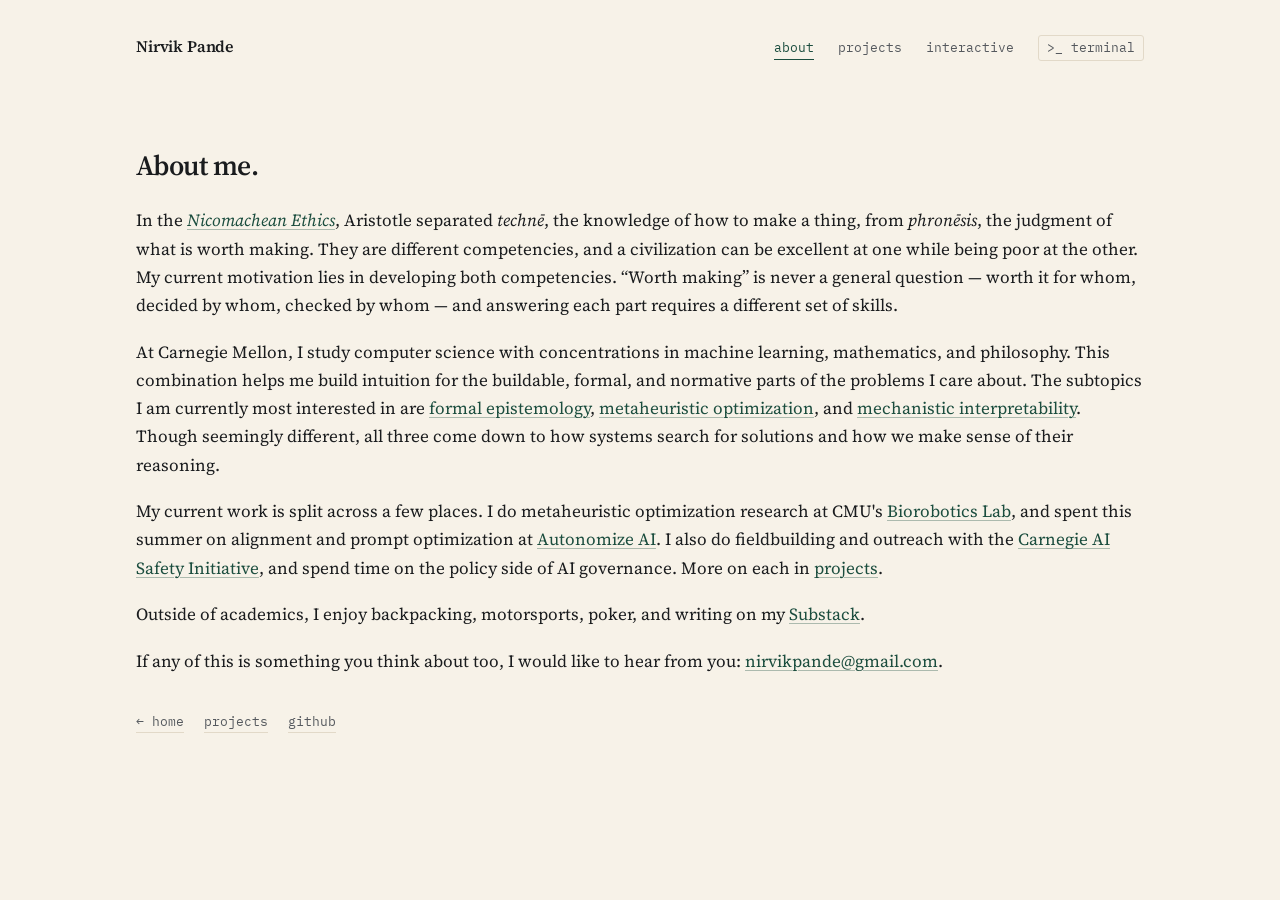
==== commit 5f7a1f00: "ended major changes to about and index -- terminal ready to ship (with new features)" ====
--- a/about.html
+++ b/about.html
@@ -10,7 +10,7 @@
 <link rel="preconnect" href="https://fonts.googleapis.com">
 <link rel="preconnect" href="https://fonts.gstatic.com" crossorigin>
 <link href="https://fonts.googleapis.com/css2?family=IBM+Plex+Mono:wght@400;500&family=Source+Serif+4:opsz,wght@8..60,400;8..60,600&display=swap" rel="stylesheet">
-<link rel="stylesheet" href="style.css?v=8">
+<link rel="stylesheet" href="style.css?v=9">
 </head>
 <body>
 
@@ -51,9 +51,9 @@
     alignment and prompt optimization at <a href="https://autonomize.ai/">Autonomize AI</a>.
     I also do fieldbuilding and outreach with the <a href="https://cmuaisafety.com/">Carnegie
     AI Safety Initiative</a>, and spend time on the policy side of AI governance. More on each
-    in <a href="/projects.html">projects</a>.</p>
+    in <a href="projects.html">projects</a>.</p>
 
-    <p>Outside of academics, I enjoy backpacking, motorsports, and poker.</p>
+    <p>Outside of academics, I enjoy backpacking, motorsports, poker, and writing on my <a href="https://nirvikpande.substack.com/"> Substack</a>.</p>
 
     <p class="spaced">If any of this is something you think about too, I
     would like to hear from you:
@@ -71,6 +71,6 @@
 
 </main>
 
-<script src="terminal.js?v=8"></script>
+<script src="terminal.js?v=9"></script>
 </body>
 </html>
--- a/style.css
+++ b/style.css
@@ -180,7 +180,7 @@
   font-weight: 600;
   line-height: 1.08;
   letter-spacing: -0.025em;
-  margin: 0 0 0.5rem;
+  margin: 0 0 1.75rem;   /* no motto/school line under the name now */
 }
 
 .intro .school {
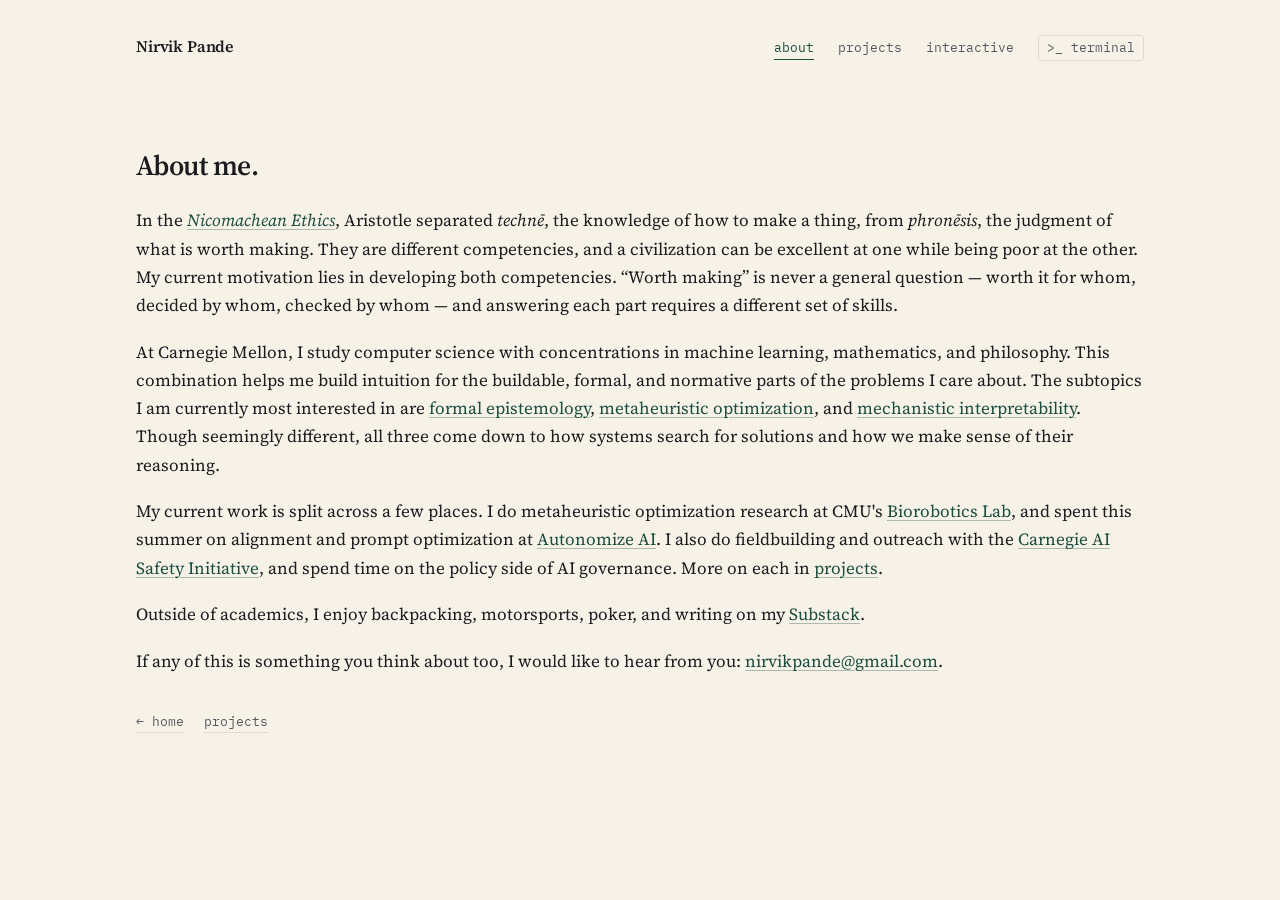
==== commit 9503a484: "interactive WIP + removed github + restructured whoami" ====
--- a/about.html
+++ b/about.html
@@ -10,7 +10,7 @@
 <link rel="preconnect" href="https://fonts.googleapis.com">
 <link rel="preconnect" href="https://fonts.gstatic.com" crossorigin>
 <link href="https://fonts.googleapis.com/css2?family=IBM+Plex+Mono:wght@400;500&family=Source+Serif+4:opsz,wght@8..60,400;8..60,600&display=swap" rel="stylesheet">
-<link rel="stylesheet" href="style.css?v=9">
+<link rel="stylesheet" href="style.css?v=13">
 </head>
 <body>
 
@@ -53,7 +53,7 @@
     AI Safety Initiative</a>, and spend time on the policy side of AI governance. More on each
     in <a href="projects.html">projects</a>.</p>
 
-    <p>Outside of academics, I enjoy backpacking, motorsports, poker, and writing on my <a href="https://nirvikpande.substack.com/"> Substack</a>.</p>
+    <p>Outside of academics, I enjoy backpacking, motorsports, poker, and writing on my <a href="https://nirvikpande.substack.com/">Substack</a>.</p>
 
     <p class="spaced">If any of this is something you think about too, I
     would like to hear from you:
@@ -62,7 +62,6 @@
     <ul class="links">
       <li><a href="index.html">&larr; home</a></li>
       <li><a href="projects.html">projects</a></li>
-      <li><a href="https://github.com/nirvik-pande">github</a></li>
     </ul>
 
   </div>
@@ -71,6 +70,6 @@
 
 </main>
 
-<script src="terminal.js?v=9"></script>
+<script src="terminal.js?v=13"></script>
 </body>
 </html>
--- a/style.css
+++ b/style.css
@@ -378,6 +378,105 @@
 }
 
 /* ============================================================
+   project entries
+   ============================================================ */
+
+/* Section headings inside .essay override the small mono .page h2.
+   Serif, near-black, with a rule under them so they read as real
+   divisions rather than metadata. */
+.essay h2 {
+  font-family: var(--serif);
+  font-size: 1.5rem;
+  font-weight: 600;
+  letter-spacing: -0.015em;
+  text-transform: none;
+  color: var(--ink);
+  margin: 3.5rem 0 0.25rem;
+  padding-bottom: 0.5rem;
+  border-bottom: 2px solid var(--accent);
+}
+
+.essay h2:first-of-type { margin-top: 2rem; }
+
+.entry {
+  border-top: 1px solid var(--rule);
+  padding: 1.6rem 0;
+}
+
+.entry:last-of-type { border-bottom: 1px solid var(--rule); }
+
+.entry h3 {
+  font-size: 1.1875rem;
+  font-weight: 600;
+  line-height: 1.3;
+  margin: 0 0 0.2rem;
+}
+
+.entry .meta {
+  font-family: var(--mono);
+  font-size: 0.75rem;
+  letter-spacing: 0.02em;
+  color: var(--ink-soft);
+  margin: 0 0 0.8rem;
+}
+
+.entry p { margin: 0 0 0.75rem; }
+.entry p:last-child { margin-bottom: 0; }
+
+/* When a title is followed straight by prose (no metadata line),
+   the title needs its own breathing room. Entries that do have a
+   .meta line keep the tight 0.2rem above. */
+.entry h3 + p:not(.meta) { margin-top: 0.85rem; }
+
+.entry .refs {
+  list-style: none;
+  padding: 0;
+  margin: 0.85rem 0 0;
+  font-family: var(--mono);
+  font-size: 0.75rem;
+}
+
+.entry .refs li { margin-bottom: 0.3rem; }
+
+.entry .refs .label {
+  color: var(--ink-soft);
+  margin-right: 0.5rem;
+}
+
+.entry .refs a {
+  color: var(--ink-mid);
+  text-decoration: none;
+  border-bottom: 1px solid var(--rule);
+  padding-bottom: 1px;
+  transition: color 0.16s ease, border-color 0.16s ease;
+}
+
+.entry .refs a:hover { color: var(--accent); border-bottom-color: var(--accent); }
+
+.entry .refs .pending {
+  color: var(--ink-soft);
+  font-style: italic;
+}
+
+.entry .tags {
+  display: flex;
+  flex-wrap: wrap;
+  gap: 0.35rem;
+  list-style: none;
+  padding: 0;
+  margin: 0.9rem 0 0;
+}
+
+.entry .tags li {
+  font-family: var(--mono);
+  font-size: 0.6875rem;
+  color: var(--ink-mid);
+  border: 1px solid var(--rule);
+  border-radius: 2px;
+  padding: 0.1rem 0.4rem;
+}
+
+/* ============================================================
    typed headline
    ============================================================ */
 
